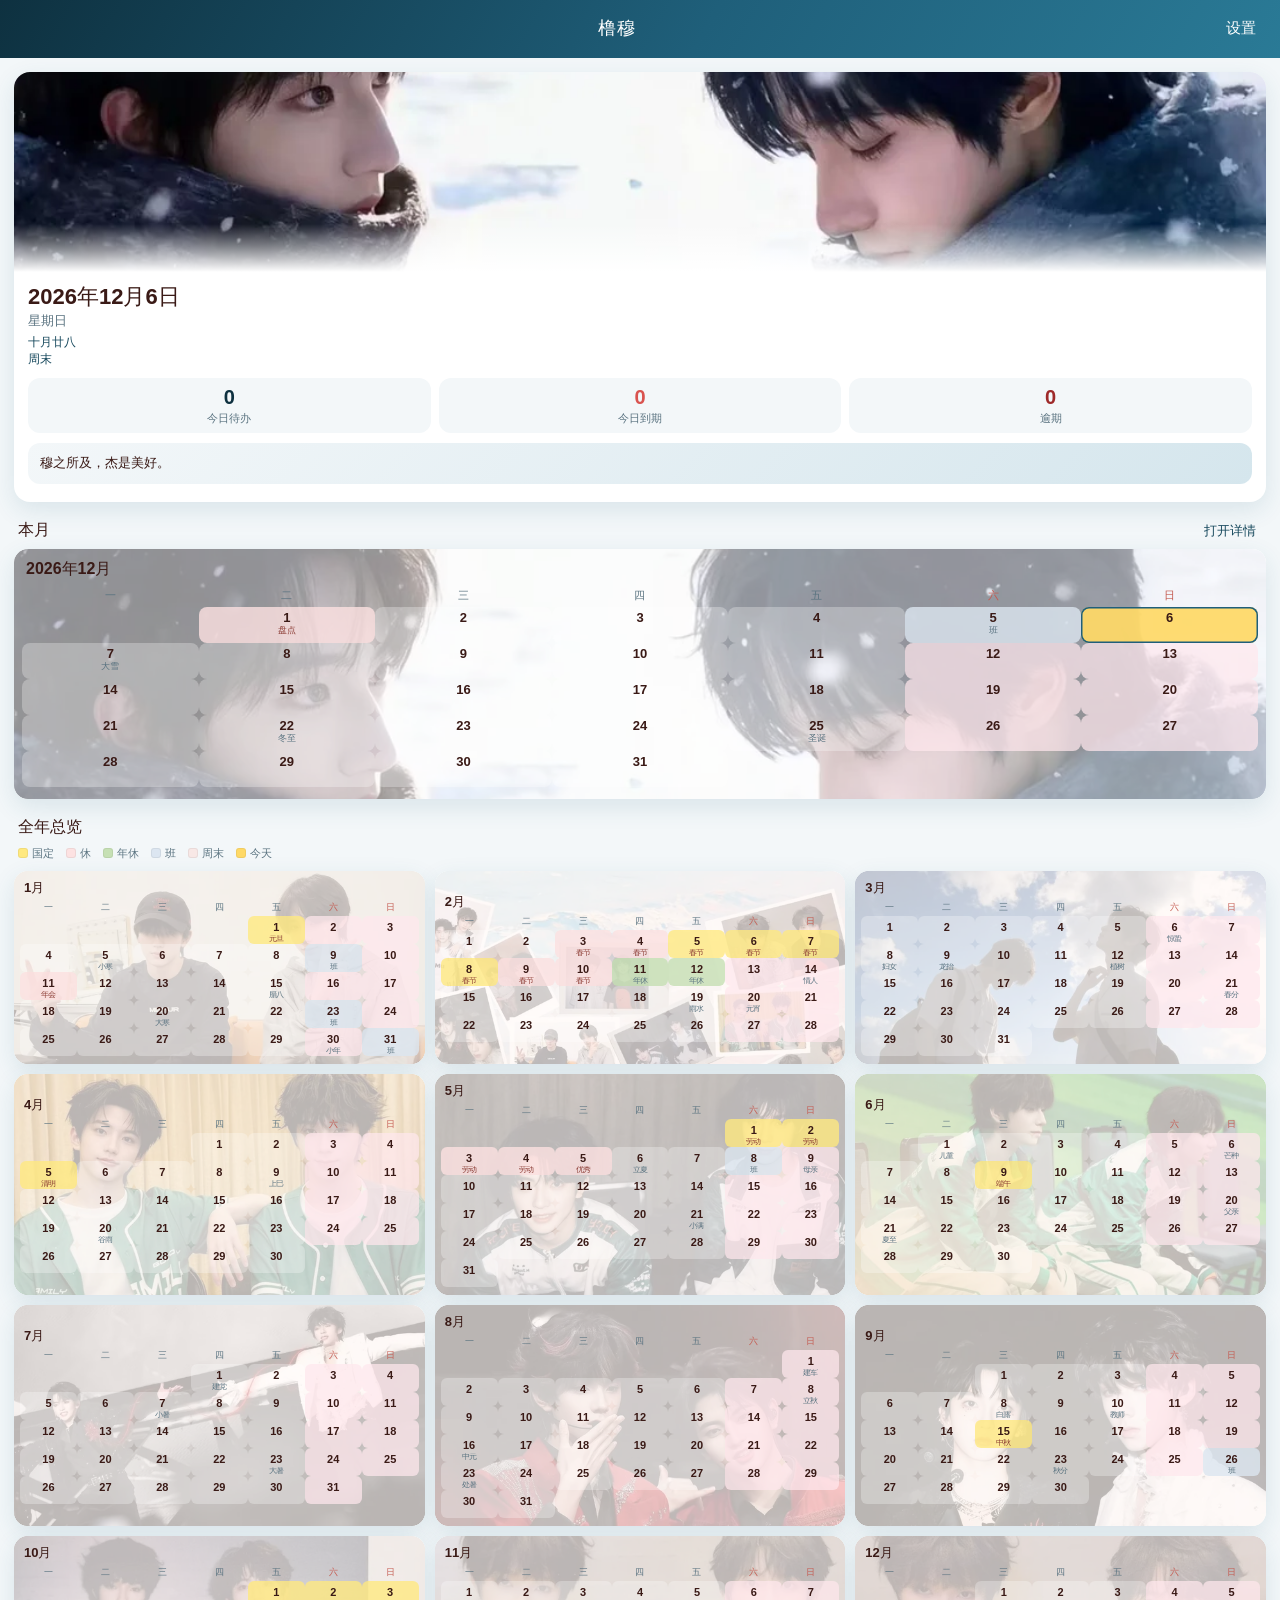
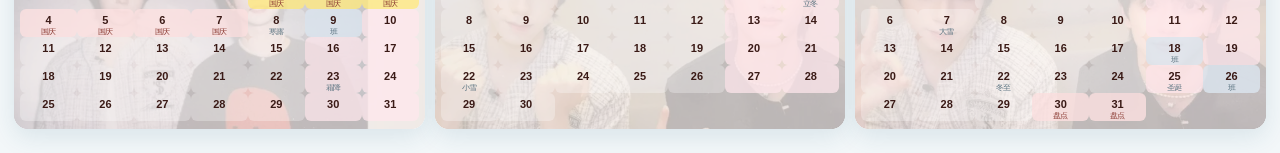
==== index.html @ e028d08c "Add 橹穆 calendar PWA with photos and a fast first load. Personal calendar at /calendar-lm, independen" ====
<!DOCTYPE html>
<html lang="zh-CN">
<head>
  <meta charset="UTF-8">
  <meta name="viewport" content="width=device-width, initial-scale=1, viewport-fit=cover">
  <meta name="apple-mobile-web-app-capable" content="yes">
  <meta name="mobile-web-app-capable" content="yes">
  <meta name="apple-mobile-web-app-status-bar-style" content="black-translucent">
  <meta name="apple-mobile-web-app-title" content="橹穆">
  <meta name="theme-color" content="#1F5F7A">
  <meta name="format-detection" content="telephone=no">
  <meta name="description" content="橹穆：全年总览、农历节气、行事历休班与待办。">
  <title>橹穆</title>
  <link rel="manifest" href="./manifest.webmanifest">
  <link rel="apple-touch-icon" href="./icons/apple-touch-icon.png">
  <link rel="icon" href="./icons/favicon.ico" sizes="any">
  <link rel="icon" type="image/png" sizes="32x32" href="./icons/favicon-32.png">
  <link rel="icon" type="image/webp" sizes="192x192" href="./icons/icon-192.webp">
  <link rel="stylesheet" href="./css/app.css">
</head>
<body>
  <div id="app"><div class="boot">正在打开日历…</div></div>
  <script src="./js/app.js" defer></script>
</body>
</html>
---- css/app.css ----
/* 橹穆 — lake-teal theme, mobile-first */
:root {
  --peach: #1F5F7A;
  --coral: #1F5F7A;
  --coral-dark: #16485C;
  --coral-deep: #0E3140;
  --bg: #F3F7F9;
  --card: #ffffff;
  --text: #3A1A16;
  --muted: #5A7380;
  --line: #D4E0E6;
  --国定: #FFE97F;
  --休: #FDE2E2;
  --年休: #C6E0B4;
  --班: #DCE6F1;
  --今天: #FFD966;
  --周末: #F8E8E6;
  --high: #D9534F;
  --mid: #E89A3C;
  --low: #9A908C;
  --ok: #3D7A3D;
  --shadow: 0 8px 24px rgba(31, 95, 122, 0.12);
  --safe-top: env(safe-area-inset-top, 0px);
  --safe-bottom: env(safe-area-inset-bottom, 0px);
  --safe-left: env(safe-area-inset-left, 0px);
  --safe-right: env(safe-area-inset-right, 0px);
  --radius: 16px;
  font-synthesis: none;
}

* { box-sizing: border-box; -webkit-tap-highlight-color: transparent; }
html, body { margin: 0; padding: 0; background: var(--bg); color: var(--text);
  font-family: -apple-system, BlinkMacSystemFont, "PingFang SC", "Hiragino Sans GB",
    "Noto Sans SC", "Microsoft YaHei", sans-serif;
  min-height: 100%; }
body { padding: 0; }
button, input, select, textarea {
  font: inherit; color: inherit;
}
button { cursor: pointer; border: 0; background: none; }
a { color: var(--coral-dark); }

.boot {
  min-height: 100vh;
  display: flex; align-items: center; justify-content: center;
  color: var(--muted); letter-spacing: 0.08em;
}

.app {
  min-height: 100vh;
  min-height: 100dvh;
  padding-left: var(--safe-left);
  padding-right: var(--safe-right);
}

/* ===== Header ===== */
.topbar {
  position: sticky; top: 0; z-index: 20;
  background: linear-gradient(120deg, #0E3140 0%, #1F5F7A 55%, #2A7A96 100%);
  color: #fff;
  padding: calc(var(--safe-top) + 10px) 16px 12px;
  display: flex; align-items: center; justify-content: space-between;
  gap: 8px;
}
.topbar h1 {
  margin: 0; font-size: 18px; font-weight: 700; letter-spacing: 0.04em;
}
.topbar .btn-icon, .topbar .btn-text {
  color: #fff;
  min-width: 36px; min-height: 36px;
  display: inline-flex; align-items: center; justify-content: center;
  border-radius: 10px;
  font-size: 15px; font-weight: 600;
}
.topbar .btn-text { padding: 0 8px; }
.topbar .btn-icon:active, .topbar .btn-text:active { background: rgba(255,255,255,0.15); }
.topbar .mid {
  display: flex; align-items: center; gap: 10px;
  font-size: 17px; font-weight: 700;
}
.topbar .mid .nav { font-size: 20px; width: 36px; }

.page { padding: 14px 14px calc(24px + var(--safe-bottom)); }

/* ===== Today panel ===== */
.today-card {
  background: var(--card);
  border-radius: var(--radius);
  box-shadow: var(--shadow);
  padding: 0 0 12px;
  display: grid;
  grid-template-columns: 1fr;
  gap: 0;
  overflow: hidden;
}
.today-card .hero {
  position: relative;
  width: 100%;
  height: 200px;
  overflow: hidden;
  background: #2A1830;
}
.today-card .hero img {
  width: 100%;
  height: 100%;
  object-fit: cover;
  object-position: center;
  display: block;
}
.today-card .hero .fade {
  position: absolute;
  left: 0; right: 0; bottom: 0;
  height: 48px;
  background: linear-gradient(transparent, #fff);
  pointer-events: none;
}
.today-card .credit-line {
  padding: 6px 14px 0;
  font-size: 10px;
  color: var(--muted);
  line-height: 1.4;
}
.today-card .body {
  padding: 12px 14px 6px;
  display: grid;
  gap: 10px;
}
.today-card .when .date {
  font-size: 22px; font-weight: 700; line-height: 1.2;
}
.today-card .when .week {
  color: var(--muted); font-size: 13px; margin-top: 2px;
}
.today-card .when .lunar {
  color: var(--coral-dark); font-size: 12px; margin-top: 4px;
}
.stats {
  grid-column: 1 / -1;
  display: grid;
  grid-template-columns: repeat(3, 1fr);
  gap: 8px;
}
.stat {
  background: var(--bg);
  border-radius: 12px;
  text-align: center;
  padding: 8px 4px 7px;
}
.stat b { display: block; font-size: 20px; font-weight: 700; color: var(--coral-deep); line-height: 1.1; }
.stat.due b { color: var(--high); }
.stat.overdue b { color: #9E2A2A; }
.stat span { font-size: 11px; color: var(--muted); }
.quote {
  grid-column: 1 / -1;
  background: linear-gradient(135deg, #F3F7F9, #D5E6ED);
  border-radius: 12px;
  padding: 10px 12px;
  font-size: 13px;
  line-height: 1.55;
  color: #3A1A16;
}
.quote em { font-style: normal; color: var(--muted); font-size: 12px; }
.actions {
  grid-column: 1 / -1;
  display: flex; gap: 8px; flex-wrap: wrap;
}
.btn-primary, .btn-ghost, .btn-danger {
  flex: 1 1 auto;
  text-align: center;
  text-decoration: none;
  border-radius: 12px;
  padding: 10px 12px;
  font-size: 14px;
  font-weight: 600;
}
.btn-primary { background: var(--coral); color: #fff; }
.btn-primary:active { background: var(--coral-dark); }
.btn-ghost { background: #fff; color: var(--coral-dark); border: 1px solid #C4D8E0; }
.btn-danger { background: #FDE2E2; color: #9E2A2A; }

.hint {
  margin: 10px 0 0;
  font-size: 12px;
  color: var(--muted);
  line-height: 1.5;
}
.hint strong { color: var(--coral-dark); font-weight: 600; }
.settings .hint { margin-top: 12px; }

.sec-title {
  margin: 18px 4px 8px;
  display: flex; align-items: baseline; justify-content: space-between;
  font-size: 16px; font-weight: 700;
}
.sec-title a, .sec-title button { font-size: 13px; font-weight: 600; color: var(--coral-dark); }

/* ===== Legend ===== */
.legend {
  display: flex; flex-wrap: wrap; gap: 8px 12px;
  padding: 0 4px 10px;
  font-size: 11px; color: var(--muted);
}
.legend i {
  display: inline-block; width: 10px; height: 10px; border-radius: 3px;
  margin-right: 4px; vertical-align: -1px;
  border: 1px solid rgba(0,0,0,0.06);
}

/* ===== Year grid ===== */
.year-grid {
  display: grid;
  grid-template-columns: 1fr 1fr;
  gap: 10px;
}
@media (min-width: 720px) {
  .year-grid { grid-template-columns: 1fr 1fr 1fr; }
}
.mini {
  background: var(--card);
  border-radius: 14px;
  padding: 8px 6px 8px;
  box-shadow: var(--shadow);
  text-align: left;
  color: inherit;
  width: 100%;
}
.mini:active { transform: scale(0.985); }
.mini .mtitle {
  font-size: 13px; font-weight: 700;
  padding: 0 4px 4px;
  display: flex; justify-content: space-between; align-items: baseline;
}
.mini .mtitle em { font-style: normal; font-weight: 500; font-size: 10px; color: var(--muted); }
.dow, .days {
  display: grid;
  grid-template-columns: repeat(7, 1fr);
  text-align: center;
}
.dow { font-size: 9px; color: var(--muted); padding-bottom: 2px; }
.dow span:nth-child(6), .dow span:nth-child(7),
.month-dow span:nth-child(6), .month-dow span:nth-child(7) { color: #C45A50; }
.mini .cell {
  min-height: 28px;
  border-radius: 6px;
  padding: 1px 0 0;
  position: relative;
}
.mini .cell .n { font-size: 11px; font-weight: 600; line-height: 1.15; }
.mini .cell .lab {
  display: block;
  font-size: 8px;
  line-height: 1.1;
  color: var(--muted);
  transform: scale(0.95);
  white-space: nowrap;
  overflow: hidden;
  text-overflow: clip;
}
.mini .cell.is-muted { opacity: 0; pointer-events: none; }
.mini .cell.has-item::after {
  content: "";
  display: block; width: 4px; height: 4px; border-radius: 50%;
  background: var(--coral); margin: 1px auto 0;
}
.mini .cell.kind-国定 { background: var(--国定); }
.mini .cell.kind-休 { background: var(--休); }
.mini .cell.kind-年休 { background: var(--年休); }
.mini .cell.kind-班 { background: var(--班); }
.mini .cell.kind-周末 { background: var(--周末); }
.mini .cell.is-today {
  box-shadow: inset 0 0 0 1.5px var(--coral);
  background: var(--今天);
}
.mini .cell.kind-休 .lab,
.mini .cell.kind-国定 .lab { color: #8A3A32; }

/* ===== Month view ===== */
.month-wrap { touch-action: pan-y; }
.month-dow {
  display: grid;
  grid-template-columns: repeat(7, 1fr);
  text-align: center;
  font-size: 12px;
  color: var(--muted);
  font-weight: 600;
  padding: 4px 0 6px;
}
.month-grid {
  display: grid;
  grid-template-columns: repeat(7, 1fr);
  gap: 4px;
  background: transparent;
}
.mcell {
  background: var(--card);
  border-radius: 10px;
  min-height: 78px;
  padding: 4px 3px 3px;
  text-align: left;
  color: inherit;
  display: flex; flex-direction: column;
  gap: 1px;
  box-shadow: 0 1px 0 rgba(158, 63, 46, 0.04);
  overflow: hidden;
}
.mcell.is-muted { visibility: hidden; }
.mcell .hd {
  display: flex; align-items: center; justify-content: space-between;
  gap: 2px;
}
.mcell .n { font-size: 13px; font-weight: 700; }
.badge {
  font-size: 9px; font-weight: 700;
  padding: 0 3px; border-radius: 4px; line-height: 1.4;
}
.badge-休, .badge-国定 { background: #F5C6C2; color: #8A2A22; }
.badge-年休 { background: #C6E0B4; color: #2E5E2E; }
.badge-班 { background: #B9CDE0; color: #1F4A73; }
.mcell .lab {
  font-size: 9px; color: var(--coral-deep);
  line-height: 1.2;
  white-space: nowrap; overflow: hidden; text-overflow: ellipsis;
}
.mcell .lab.lunar { color: var(--muted); font-weight: 400; }
.mcell .it {
  font-size: 9px; line-height: 1.25;
  white-space: nowrap; overflow: hidden; text-overflow: ellipsis;
  border-radius: 3px; padding: 0 2px;
}
.mcell .it.imp-高 { color: var(--high); font-weight: 700; }
.mcell .it.imp-中 { color: var(--mid); font-weight: 600; }
.mcell .it.imp-低 { color: var(--low); }
.mcell .it.done { color: var(--low); text-decoration: line-through; }
.mcell .more { font-size: 9px; color: var(--muted); }
.mcell.kind-国定 { background: #FFF6C8; }
.mcell.kind-休 { background: #FDECEC; }
.mcell.kind-年休 { background: #E7F5DC; }
.mcell.kind-班 { background: #E8F0F8; }
.mcell.kind-周末 { background: #FDF0EC; }
.mcell.is-today { box-shadow: inset 0 0 0 2px var(--coral); background: #FFF3C2; }

/* ===== Day sheet ===== */
.backdrop {
  position: fixed; inset: 0; z-index: 40;
  background: rgba(58, 26, 22, 0.45);
  display: flex; align-items: flex-end; justify-content: center;
}
.sheet {
  background: var(--bg);
  width: 100%;
  max-width: 640px;
  max-height: min(92vh, 920px);
  border-radius: 20px 20px 0 0;
  padding: 8px 16px calc(16px + var(--safe-bottom));
  overflow: auto;
  -webkit-overflow-scrolling: touch;
  animation: rise 0.22s ease-out;
}
@keyframes rise {
  from { transform: translateY(24px); opacity: 0.6; }
  to { transform: none; opacity: 1; }
}
.grab {
  width: 40px; height: 4px; border-radius: 2px;
  background: #D4A8A0; margin: 4px auto 8px;
}
.sheet h2 { margin: 0 0 4px; font-size: 20px; }
.sheet .meta { font-size: 13px; color: var(--muted); margin-bottom: 4px; line-height: 1.5; }
.pill {
  display: inline-block;
  font-size: 12px; font-weight: 700;
  padding: 2px 8px; border-radius: 999px;
  margin: 4px 6px 10px 0;
}
.pill-国定 { background: var(--国定); }
.pill-休 { background: var(--休); color: #8A2A22; }
.pill-年休 { background: var(--年休); color: #2E5E2E; }
.pill-班 { background: var(--班); color: #1F4A73; }
.pill-周末 { background: var(--周末); }
.item-card {
  background: var(--card);
  border-radius: 14px;
  padding: 10px 12px;
  margin-bottom: 8px;
  box-shadow: var(--shadow);
}
.item-card .ttl { font-size: 15px; font-weight: 700; }
.item-card .ttl.done { color: var(--low); text-decoration: line-through; font-weight: 600; }
.item-card .sub { font-size: 12px; color: var(--muted); margin-top: 2px; }
.item-card .row-btns { display: flex; gap: 8px; margin-top: 8px; }
.item-card .row-btns button {
  font-size: 13px; font-weight: 600;
  padding: 6px 10px; border-radius: 8px;
  background: var(--bg);
}
.tag-高 { color: var(--high); font-weight: 700; }
.tag-中 { color: var(--mid); font-weight: 700; }
.tag-低 { color: var(--low); font-weight: 700; }

.form { display: flex; flex-direction: column; gap: 8px; margin-top: 8px; }
.form label { font-size: 12px; color: var(--muted); display: flex; flex-direction: column; gap: 4px; }
.form input, .form select, .form textarea {
  background: #fff;
  border: 1px solid var(--line);
  border-radius: 10px;
  padding: 10px 12px;
  font-size: 16px; /* avoid iOS zoom */
}
.form textarea { min-height: 72px; resize: vertical; }
.form .pair { display: grid; grid-template-columns: 1fr 1fr; gap: 8px; }
.empty { color: var(--muted); font-size: 13px; padding: 8px 0 12px; }

/* settings */
.settings .block {
  background: var(--card);
  border-radius: var(--radius);
  padding: 14px;
  margin-bottom: 10px;
  box-shadow: var(--shadow);
}
.settings h3 { margin: 0 0 8px; font-size: 15px; }
.settings p { margin: 0 0 8px; font-size: 13px; color: var(--muted); line-height: 1.55; }
.settings ul { margin: 0; padding-left: 1.2em; font-size: 13px; color: var(--muted); line-height: 1.55; }
.toast {
  position: fixed; left: 50%; bottom: calc(24px + var(--safe-bottom));
  transform: translateX(-50%);
  background: #3A1A16; color: #fff;
  padding: 8px 14px; border-radius: 999px;
  font-size: 13px; z-index: 80;
  animation: rise 0.2s ease-out;
}

.err {
  padding: 40px 20px;
  text-align: center;
  color: var(--muted);
}

/* 本月 featured mini calendar */
.this-month {
  margin: 0 0 6px;
}
.this-month .mini {
  padding: 10px 8px 12px;
}
.this-month .mini .mtitle {
  font-size: 16px;
  padding: 0 4px 8px;
}
.this-month .dow { font-size: 11px; padding-bottom: 4px; }
.this-month .mini .cell { min-height: 36px; border-radius: 8px; }
.this-month .mini .cell .n { font-size: 13px; }
.this-month .mini .cell .lab { font-size: 9px; transform: none; }

/* ===== Month card concert photo backgrounds ===== */
/* Restored to the original pre-426ad65 washes, then eased ~5% so a little color shows through. */
.mini.has-photo,
.month-wrap.has-photo {
  position: relative;
  overflow: hidden;
  background-color: #fff;
}
.mini.has-photo > img.photo-bg,
.month-wrap.has-photo > img.photo-bg {
  position: absolute;
  inset: 0;
  width: 100%;
  height: 100%;
  object-fit: cover;
  z-index: 0;
  pointer-events: none;
  border: 0;
  border-radius: inherit;
}
.mini.has-photo::before,
.month-wrap.has-photo::before {
  content: "";
  position: absolute;
  inset: 0;
  background: rgba(255, 255, 255, 0.67);
  pointer-events: none;
  z-index: 1;
}
.mini.has-photo > *:not(.photo-bg),
.month-wrap.has-photo > *:not(.photo-bg) {
  position: relative;
  z-index: 2;
}
/* 全年总览小卡：白膜稍厚，日期更清楚 */
.year-grid .mini.has-photo::before {
  background: rgba(255, 248, 246, 0.73);
}
/* 本月大卡：照片更透一点 */
.this-month .mini.has-photo::before {
  background: rgba(255, 255, 255, 0.57);
}
.mini.has-photo .cell {
  background: rgba(255, 255, 255, 0.28);
}
.mini.has-photo .cell.kind-国定 { background: rgba(255, 233, 127, 0.78); }
.mini.has-photo .cell.kind-休 { background: rgba(253, 226, 226, 0.80); }
.mini.has-photo .cell.kind-年休 { background: rgba(198, 224, 180, 0.80); }
.mini.has-photo .cell.kind-班 { background: rgba(220, 230, 241, 0.80); }
.mini.has-photo .cell.kind-周末 { background: rgba(255, 232, 238, 0.72); }
.mini.has-photo .cell.is-today {
  background: rgba(255, 217, 102, 0.92);
  box-shadow: inset 0 0 0 1.5px var(--coral);
}

.month-wrap.has-photo {
  border-radius: var(--radius);
  padding: 10px 8px 12px;
  box-shadow: var(--shadow);
}
.month-wrap.has-photo::before {
  background: rgba(255, 255, 255, 0.61);
}
.month-wrap.has-photo .mcell {
  background: rgba(255, 255, 255, 0.42);
  box-shadow: 0 1px 0 rgba(190, 78, 104, 0.06);
}
.month-wrap.has-photo .mcell.kind-国定 { background: rgba(255, 246, 200, 0.82); }
.month-wrap.has-photo .mcell.kind-休 { background: rgba(253, 236, 236, 0.84); }
.month-wrap.has-photo .mcell.kind-年休 { background: rgba(231, 245, 220, 0.84); }
.month-wrap.has-photo .mcell.kind-班 { background: rgba(232, 240, 248, 0.84); }
.month-wrap.has-photo .mcell.kind-周末 { background: rgba(255, 232, 238, 0.76); }
.month-wrap.has-photo .mcell.is-today {
  background: rgba(255, 243, 194, 0.94);
  box-shadow: inset 0 0 0 2px var(--coral);
}

.month-photo-credit {
  margin: 6px 4px 0;
  font-size: 10px;
  color: var(--muted);
  line-height: 1.4;
}
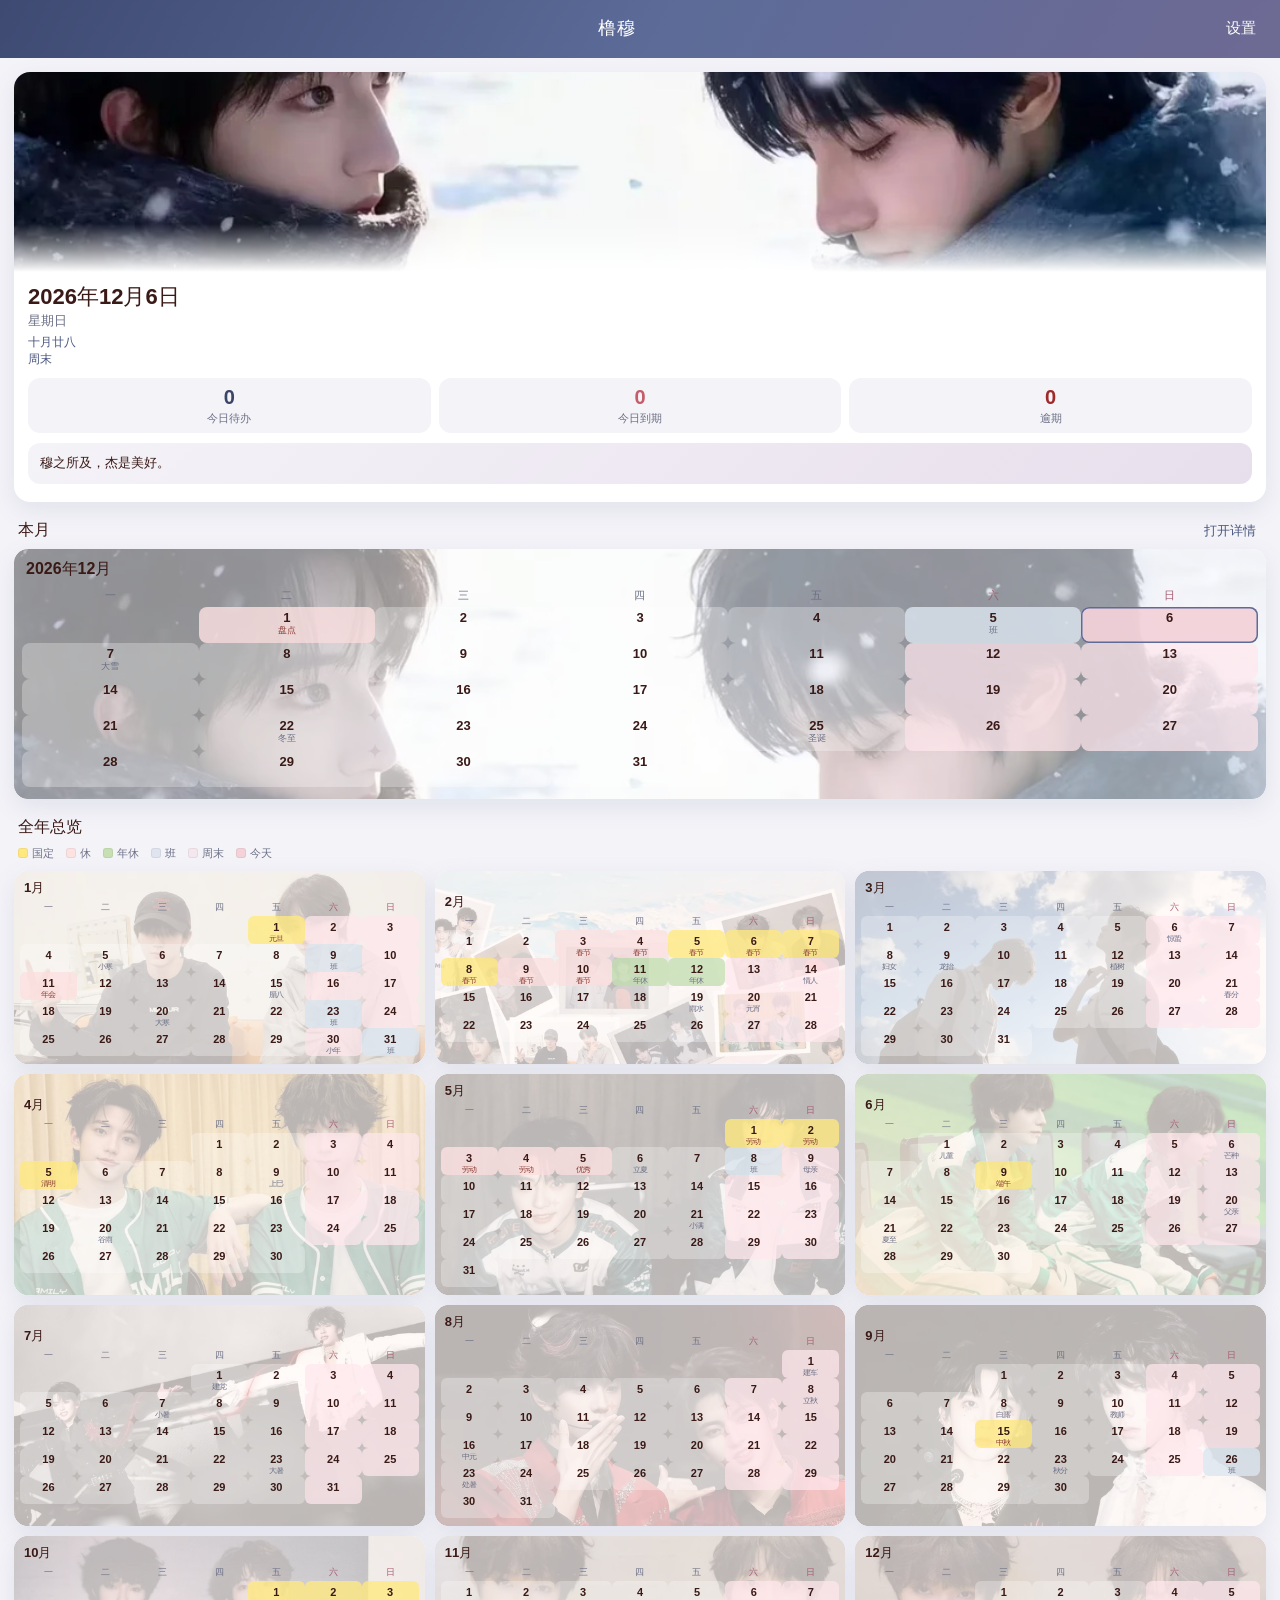
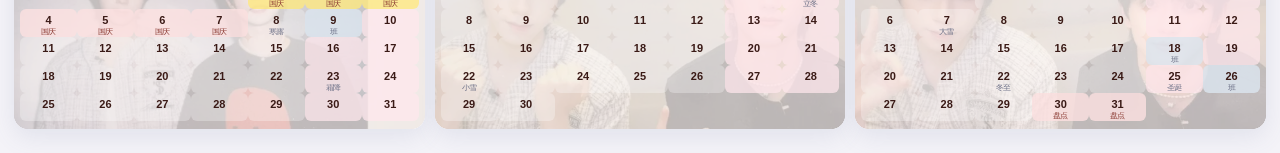
==== commit f64dac97: "Switch the 橹穆 theme from lake teal to a soft blue-pink. Misty periwinkle is the main color, with dus" ====
--- a/index.html
+++ b/index.html
@@ -7,7 +7,7 @@
   <meta name="mobile-web-app-capable" content="yes">
   <meta name="apple-mobile-web-app-status-bar-style" content="black-translucent">
   <meta name="apple-mobile-web-app-title" content="橹穆">
-  <meta name="theme-color" content="#1F5F7A">
+  <meta name="theme-color" content="#5C6B98">
   <meta name="format-detection" content="telephone=no">
   <meta name="description" content="橹穆：全年总览、农历节气、行事历休班与待办。">
   <title>橹穆</title>
--- a/css/app.css
+++ b/css/app.css
@@ -1,25 +1,25 @@
-/* 橹穆 — lake-teal theme, mobile-first */
+/* 橹穆 — 蓝粉 theme, mobile-first */
 :root {
-  --peach: #1F5F7A;
-  --coral: #1F5F7A;
-  --coral-dark: #16485C;
-  --coral-deep: #0E3140;
-  --bg: #F3F7F9;
+  --peach: #C9A3B5;
+  --coral: #5C6B98;
+  --coral-dark: #4A5780;
+  --coral-deep: #3A4568;
+  --bg: #F4F3F8;
   --card: #ffffff;
   --text: #3A1A16;
-  --muted: #5A7380;
-  --line: #D4E0E6;
+  --muted: #6B6F86;
+  --line: #E2DDE8;
   --国定: #FFE97F;
   --休: #FDE2E2;
   --年休: #C6E0B4;
-  --班: #DCE6F1;
-  --今天: #FFD966;
-  --周末: #F8E8E6;
-  --high: #D9534F;
+  --班: #E0E4F0;
+  --今天: #F4D2DA;
+  --周末: #F4E8EE;
+  --high: #C45C6A;
   --mid: #E89A3C;
   --low: #9A908C;
   --ok: #3D7A3D;
-  --shadow: 0 8px 24px rgba(31, 95, 122, 0.12);
+  --shadow: 0 8px 24px rgba(92, 107, 152, 0.12);
   --safe-top: env(safe-area-inset-top, 0px);
   --safe-bottom: env(safe-area-inset-bottom, 0px);
   --safe-left: env(safe-area-inset-left, 0px);
@@ -56,7 +56,7 @@
 /* ===== Header ===== */
 .topbar {
   position: sticky; top: 0; z-index: 20;
-  background: linear-gradient(120deg, #0E3140 0%, #1F5F7A 55%, #2A7A96 100%);
+  background: linear-gradient(120deg, #3E4A72 0%, #5C6B98 52%, #6E6A94 100%);
   color: #fff;
   padding: calc(var(--safe-top) + 10px) 16px 12px;
   display: flex; align-items: center; justify-content: space-between;
@@ -98,7 +98,7 @@
   width: 100%;
   height: 200px;
   overflow: hidden;
-  background: #2A1830;
+  background: #2A2838;
 }
 .today-card .hero img {
   width: 100%;
@@ -152,7 +152,7 @@
 .stat span { font-size: 11px; color: var(--muted); }
 .quote {
   grid-column: 1 / -1;
-  background: linear-gradient(135deg, #F3F7F9, #D5E6ED);
+  background: linear-gradient(135deg, #F4F3F8, #E8DFEC);
   border-radius: 12px;
   padding: 10px 12px;
   font-size: 13px;
@@ -175,7 +175,7 @@
 }
 .btn-primary { background: var(--coral); color: #fff; }
 .btn-primary:active { background: var(--coral-dark); }
-.btn-ghost { background: #fff; color: var(--coral-dark); border: 1px solid #C4D8E0; }
+.btn-ghost { background: #fff; color: var(--coral-dark); border: 1px solid #D4CEE0; }
 .btn-danger { background: #FDE2E2; color: #9E2A2A; }
 
 .hint {
@@ -238,7 +238,7 @@
 }
 .dow { font-size: 9px; color: var(--muted); padding-bottom: 2px; }
 .dow span:nth-child(6), .dow span:nth-child(7),
-.month-dow span:nth-child(6), .month-dow span:nth-child(7) { color: #C45A50; }
+.month-dow span:nth-child(6), .month-dow span:nth-child(7) { color: #A85A70; }
 .mini .cell {
   min-height: 28px;
   border-radius: 6px;
@@ -300,7 +300,7 @@
   color: inherit;
   display: flex; flex-direction: column;
   gap: 1px;
-  box-shadow: 0 1px 0 rgba(158, 63, 46, 0.04);
+  box-shadow: 0 1px 0 rgba(92, 107, 152, 0.06);
   overflow: hidden;
 }
 .mcell.is-muted { visibility: hidden; }
@@ -315,7 +315,7 @@
 }
 .badge-休, .badge-国定 { background: #F5C6C2; color: #8A2A22; }
 .badge-年休 { background: #C6E0B4; color: #2E5E2E; }
-.badge-班 { background: #B9CDE0; color: #1F4A73; }
+.badge-班 { background: #C9CEDF; color: #3A4568; }
 .mcell .lab {
   font-size: 9px; color: var(--coral-deep);
   line-height: 1.2;
@@ -335,14 +335,14 @@
 .mcell.kind-国定 { background: #FFF6C8; }
 .mcell.kind-休 { background: #FDECEC; }
 .mcell.kind-年休 { background: #E7F5DC; }
-.mcell.kind-班 { background: #E8F0F8; }
-.mcell.kind-周末 { background: #FDF0EC; }
-.mcell.is-today { box-shadow: inset 0 0 0 2px var(--coral); background: #FFF3C2; }
+.mcell.kind-班 { background: #E8EAF4; }
+.mcell.kind-周末 { background: #F8EAF0; }
+.mcell.is-today { box-shadow: inset 0 0 0 2px var(--coral); background: #F8E4EA; }
 
 /* ===== Day sheet ===== */
 .backdrop {
   position: fixed; inset: 0; z-index: 40;
-  background: rgba(58, 26, 22, 0.45);
+  background: rgba(58, 54, 80, 0.45);
   display: flex; align-items: flex-end; justify-content: center;
 }
 .sheet {
@@ -362,7 +362,7 @@
 }
 .grab {
   width: 40px; height: 4px; border-radius: 2px;
-  background: #D4A8A0; margin: 4px auto 8px;
+  background: #C9B0C0; margin: 4px auto 8px;
 }
 .sheet h2 { margin: 0 0 4px; font-size: 20px; }
 .sheet .meta { font-size: 13px; color: var(--muted); margin-bottom: 4px; line-height: 1.5; }
@@ -375,7 +375,7 @@
 .pill-国定 { background: var(--国定); }
 .pill-休 { background: var(--休); color: #8A2A22; }
 .pill-年休 { background: var(--年休); color: #2E5E2E; }
-.pill-班 { background: var(--班); color: #1F4A73; }
+.pill-班 { background: var(--班); color: #3A4568; }
 .pill-周末 { background: var(--周末); }
 .item-card {
   background: var(--card);
@@ -503,7 +503,7 @@
 .mini.has-photo .cell.kind-班 { background: rgba(220, 230, 241, 0.80); }
 .mini.has-photo .cell.kind-周末 { background: rgba(255, 232, 238, 0.72); }
 .mini.has-photo .cell.is-today {
-  background: rgba(255, 217, 102, 0.92);
+  background: rgba(244, 210, 218, 0.92);
   box-shadow: inset 0 0 0 1.5px var(--coral);
 }
 
@@ -517,7 +517,7 @@
 }
 .month-wrap.has-photo .mcell {
   background: rgba(255, 255, 255, 0.42);
-  box-shadow: 0 1px 0 rgba(190, 78, 104, 0.06);
+  box-shadow: 0 1px 0 rgba(92, 107, 152, 0.06);
 }
 .month-wrap.has-photo .mcell.kind-国定 { background: rgba(255, 246, 200, 0.82); }
 .month-wrap.has-photo .mcell.kind-休 { background: rgba(253, 236, 236, 0.84); }
@@ -525,7 +525,7 @@
 .month-wrap.has-photo .mcell.kind-班 { background: rgba(232, 240, 248, 0.84); }
 .month-wrap.has-photo .mcell.kind-周末 { background: rgba(255, 232, 238, 0.76); }
 .month-wrap.has-photo .mcell.is-today {
-  background: rgba(255, 243, 194, 0.94);
+  background: rgba(248, 228, 234, 0.94);
   box-shadow: inset 0 0 0 2px var(--coral);
 }
 
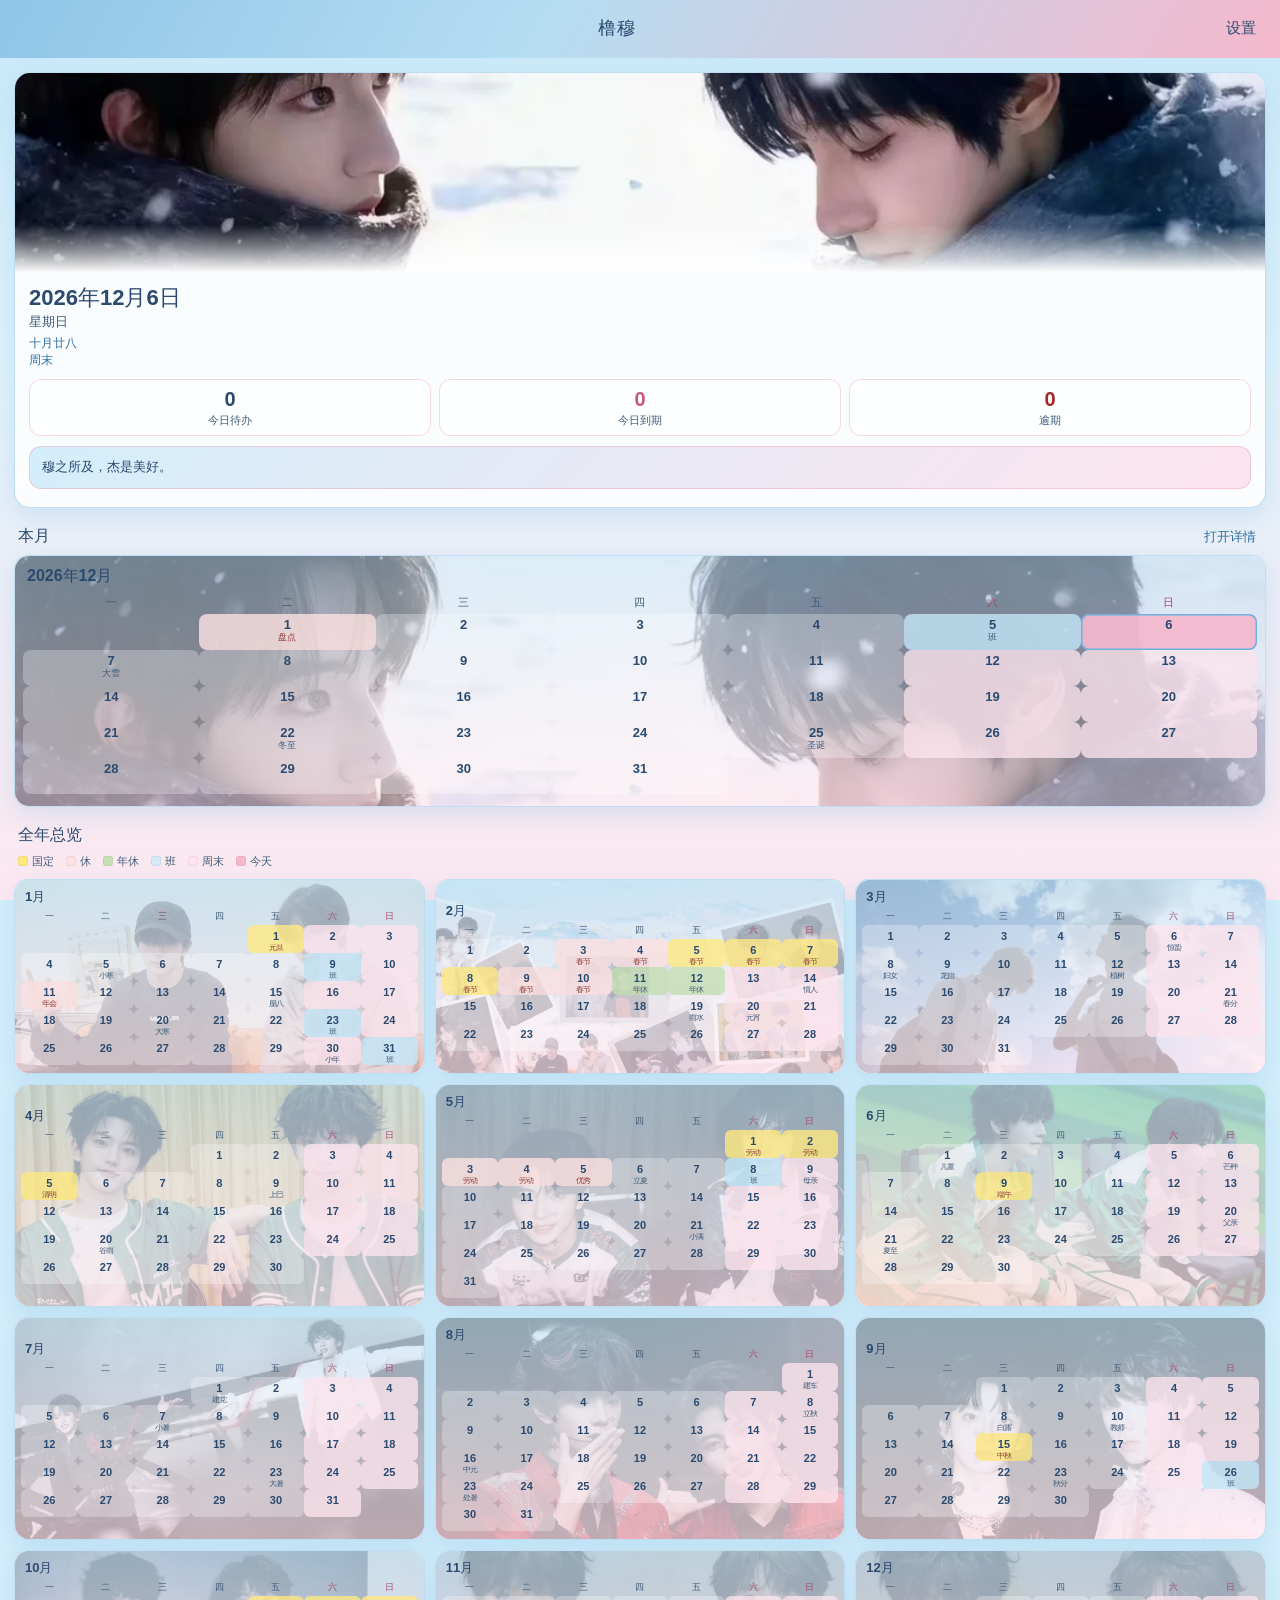
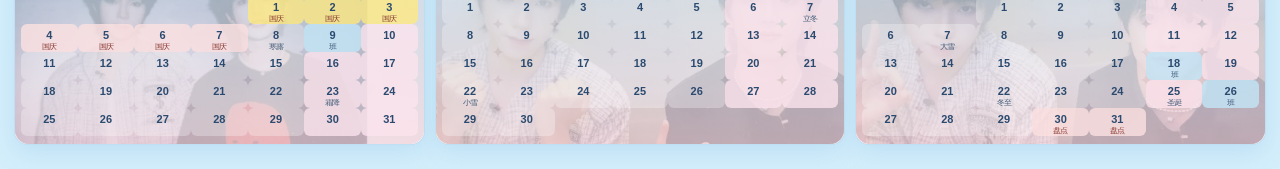
==== commit 32531363: "Make the 橹穆 theme a clear sky-blue and baby-pink. Brighten the palette so the whole app reads as blu" ====
--- a/index.html
+++ b/index.html
@@ -7,7 +7,7 @@
   <meta name="mobile-web-app-capable" content="yes">
   <meta name="apple-mobile-web-app-status-bar-style" content="black-translucent">
   <meta name="apple-mobile-web-app-title" content="橹穆">
-  <meta name="theme-color" content="#5C6B98">
+  <meta name="theme-color" content="#6FB1E0">
   <meta name="format-detection" content="telephone=no">
   <meta name="description" content="橹穆：全年总览、农历节气、行事历休班与待办。">
   <title>橹穆</title>
--- a/css/app.css
+++ b/css/app.css
@@ -1,25 +1,26 @@
 /* 橹穆 — 蓝粉 theme, mobile-first */
 :root {
-  --peach: #C9A3B5;
-  --coral: #5C6B98;
-  --coral-dark: #4A5780;
-  --coral-deep: #3A4568;
-  --bg: #F4F3F8;
-  --card: #ffffff;
-  --text: #3A1A16;
-  --muted: #6B6F86;
-  --line: #E2DDE8;
+  --peach: #F29BB8;
+  --coral: #6FB1E0;
+  --coral-dark: #2F6FA0;
+  --coral-deep: #2B4A6F;
+  --bg: #D4EEFB;
+  --card: rgba(255, 255, 255, 0.82);
+  --card-border: rgba(142, 197, 232, 0.55);
+  --text: #2B4A6F;
+  --muted: #3E5A78;
+  --line: #A9D4EA;
   --国定: #FFE97F;
   --休: #FDE2E2;
   --年休: #C6E0B4;
-  --班: #E0E4F0;
-  --今天: #F4D2DA;
-  --周末: #F4E8EE;
-  --high: #C45C6A;
+  --班: #D4EAF8;
+  --今天: #F5B8CC;
+  --周末: #FDE4EE;
+  --high: #C45A78;
   --mid: #E89A3C;
-  --low: #9A908C;
+  --low: #7A8490;
   --ok: #3D7A3D;
-  --shadow: 0 8px 24px rgba(92, 107, 152, 0.12);
+  --shadow: 0 8px 24px rgba(111, 177, 224, 0.22);
   --safe-top: env(safe-area-inset-top, 0px);
   --safe-bottom: env(safe-area-inset-bottom, 0px);
   --safe-left: env(safe-area-inset-left, 0px);
@@ -29,7 +30,10 @@
 }
 
 * { box-sizing: border-box; -webkit-tap-highlight-color: transparent; }
-html, body { margin: 0; padding: 0; background: var(--bg); color: var(--text);
+html, body { margin: 0; padding: 0; color: var(--text);
+  background-color: var(--bg);
+  background-image: linear-gradient(180deg, #C8E8F8 0%, #E0F2FB 42%, #FDE8F0 100%);
+  background-attachment: fixed;
   font-family: -apple-system, BlinkMacSystemFont, "PingFang SC", "Hiragino Sans GB",
     "Noto Sans SC", "Microsoft YaHei", sans-serif;
   min-height: 100%; }
@@ -56,8 +60,8 @@
 /* ===== Header ===== */
 .topbar {
   position: sticky; top: 0; z-index: 20;
-  background: linear-gradient(120deg, #3E4A72 0%, #5C6B98 52%, #6E6A94 100%);
-  color: #fff;
+  background: linear-gradient(120deg, #8EC5E8 0%, #B5DDF2 42%, #F5B8CC 100%);
+  color: #2B4A6F;
   padding: calc(var(--safe-top) + 10px) 16px 12px;
   display: flex; align-items: center; justify-content: space-between;
   gap: 8px;
@@ -66,14 +70,14 @@
   margin: 0; font-size: 18px; font-weight: 700; letter-spacing: 0.04em;
 }
 .topbar .btn-icon, .topbar .btn-text {
-  color: #fff;
+  color: #2B4A6F;
   min-width: 36px; min-height: 36px;
   display: inline-flex; align-items: center; justify-content: center;
   border-radius: 10px;
   font-size: 15px; font-weight: 600;
 }
 .topbar .btn-text { padding: 0 8px; }
-.topbar .btn-icon:active, .topbar .btn-text:active { background: rgba(255,255,255,0.15); }
+.topbar .btn-icon:active, .topbar .btn-text:active { background: rgba(43, 74, 111, 0.10); }
 .topbar .mid {
   display: flex; align-items: center; gap: 10px;
   font-size: 17px; font-weight: 700;
@@ -85,6 +89,7 @@
 /* ===== Today panel ===== */
 .today-card {
   background: var(--card);
+  border: 1px solid var(--card-border);
   border-radius: var(--radius);
   box-shadow: var(--shadow);
   padding: 0 0 12px;
@@ -98,7 +103,7 @@
   width: 100%;
   height: 200px;
   overflow: hidden;
-  background: #2A2838;
+  background: #7EB9DC;
 }
 .today-card .hero img {
   width: 100%;
@@ -141,7 +146,8 @@
   gap: 8px;
 }
 .stat {
-  background: var(--bg);
+  background: rgba(255, 255, 255, 0.72);
+  border: 1px solid rgba(245, 184, 204, 0.55);
   border-radius: 12px;
   text-align: center;
   padding: 8px 4px 7px;
@@ -152,12 +158,13 @@
 .stat span { font-size: 11px; color: var(--muted); }
 .quote {
   grid-column: 1 / -1;
-  background: linear-gradient(135deg, #F4F3F8, #E8DFEC);
+  background: linear-gradient(135deg, #D4EEFB, #FDE4EE);
+  border: 1px solid rgba(242, 155, 184, 0.45);
   border-radius: 12px;
   padding: 10px 12px;
   font-size: 13px;
   line-height: 1.55;
-  color: #3A1A16;
+  color: var(--text);
 }
 .quote em { font-style: normal; color: var(--muted); font-size: 12px; }
 .actions {
@@ -173,9 +180,12 @@
   font-size: 14px;
   font-weight: 600;
 }
-.btn-primary { background: var(--coral); color: #fff; }
-.btn-primary:active { background: var(--coral-dark); }
-.btn-ghost { background: #fff; color: var(--coral-dark); border: 1px solid #D4CEE0; }
+.btn-primary {
+  background: linear-gradient(120deg, #8EC5E8 0%, #F29BB8 100%);
+  color: #2B4A6F;
+}
+.btn-primary:active { filter: brightness(0.96); }
+.btn-ghost { background: rgba(255, 255, 255, 0.88); color: var(--coral-deep); border: 1px solid #8EC5E8; }
 .btn-danger { background: #FDE2E2; color: #9E2A2A; }
 
 .hint {
@@ -217,6 +227,7 @@
 }
 .mini {
   background: var(--card);
+  border: 1px solid var(--card-border);
   border-radius: 14px;
   padding: 8px 6px 8px;
   box-shadow: var(--shadow);
@@ -238,7 +249,7 @@
 }
 .dow { font-size: 9px; color: var(--muted); padding-bottom: 2px; }
 .dow span:nth-child(6), .dow span:nth-child(7),
-.month-dow span:nth-child(6), .month-dow span:nth-child(7) { color: #A85A70; }
+.month-dow span:nth-child(6), .month-dow span:nth-child(7) { color: #A84866; }
 .mini .cell {
   min-height: 28px;
   border-radius: 6px;
@@ -300,7 +311,7 @@
   color: inherit;
   display: flex; flex-direction: column;
   gap: 1px;
-  box-shadow: 0 1px 0 rgba(92, 107, 152, 0.06);
+  box-shadow: 0 1px 0 rgba(111, 177, 224, 0.14);
   overflow: hidden;
 }
 .mcell.is-muted { visibility: hidden; }
@@ -315,7 +326,7 @@
 }
 .badge-休, .badge-国定 { background: #F5C6C2; color: #8A2A22; }
 .badge-年休 { background: #C6E0B4; color: #2E5E2E; }
-.badge-班 { background: #C9CEDF; color: #3A4568; }
+.badge-班 { background: #C5E6F6; color: #2B4A6F; }
 .mcell .lab {
   font-size: 9px; color: var(--coral-deep);
   line-height: 1.2;
@@ -335,18 +346,18 @@
 .mcell.kind-国定 { background: #FFF6C8; }
 .mcell.kind-休 { background: #FDECEC; }
 .mcell.kind-年休 { background: #E7F5DC; }
-.mcell.kind-班 { background: #E8EAF4; }
-.mcell.kind-周末 { background: #F8EAF0; }
-.mcell.is-today { box-shadow: inset 0 0 0 2px var(--coral); background: #F8E4EA; }
+.mcell.kind-班 { background: #D4EAF8; }
+.mcell.kind-周末 { background: #FDE4EE; }
+.mcell.is-today { box-shadow: inset 0 0 0 2px #6FB1E0; background: #F5B8CC; }
 
 /* ===== Day sheet ===== */
 .backdrop {
   position: fixed; inset: 0; z-index: 40;
-  background: rgba(58, 54, 80, 0.45);
+  background: rgba(43, 74, 111, 0.40);
   display: flex; align-items: flex-end; justify-content: center;
 }
 .sheet {
-  background: var(--bg);
+  background: linear-gradient(180deg, #E8F6FC 0%, #FFF5F8 100%);
   width: 100%;
   max-width: 640px;
   max-height: min(92vh, 920px);
@@ -362,7 +373,7 @@
 }
 .grab {
   width: 40px; height: 4px; border-radius: 2px;
-  background: #C9B0C0; margin: 4px auto 8px;
+  background: linear-gradient(90deg, #8EC5E8, #F29BB8); margin: 4px auto 8px;
 }
 .sheet h2 { margin: 0 0 4px; font-size: 20px; }
 .sheet .meta { font-size: 13px; color: var(--muted); margin-bottom: 4px; line-height: 1.5; }
@@ -375,10 +386,11 @@
 .pill-国定 { background: var(--国定); }
 .pill-休 { background: var(--休); color: #8A2A22; }
 .pill-年休 { background: var(--年休); color: #2E5E2E; }
-.pill-班 { background: var(--班); color: #3A4568; }
+.pill-班 { background: var(--班); color: #2B4A6F; }
 .pill-周末 { background: var(--周末); }
 .item-card {
   background: var(--card);
+  border: 1px solid var(--card-border);
   border-radius: 14px;
   padding: 10px 12px;
   margin-bottom: 8px;
@@ -391,7 +403,7 @@
 .item-card .row-btns button {
   font-size: 13px; font-weight: 600;
   padding: 6px 10px; border-radius: 8px;
-  background: var(--bg);
+  background: rgba(212, 234, 248, 0.9);
 }
 .tag-高 { color: var(--high); font-weight: 700; }
 .tag-中 { color: var(--mid); font-weight: 700; }
@@ -413,6 +425,7 @@
 /* settings */
 .settings .block {
   background: var(--card);
+  border: 1px solid var(--card-border);
   border-radius: var(--radius);
   padding: 14px;
   margin-bottom: 10px;
@@ -424,7 +437,7 @@
 .toast {
   position: fixed; left: 50%; bottom: calc(24px + var(--safe-bottom));
   transform: translateX(-50%);
-  background: #3A1A16; color: #fff;
+  background: #2B4A6F; color: #fff;
   padding: 8px 14px; border-radius: 999px;
   font-size: 13px; z-index: 80;
   animation: rise 0.2s ease-out;
@@ -477,7 +490,7 @@
   content: "";
   position: absolute;
   inset: 0;
-  background: rgba(255, 255, 255, 0.67);
+  background: linear-gradient(180deg, rgba(200, 230, 248, 0.67), rgba(255, 228, 238, 0.67));
   pointer-events: none;
   z-index: 1;
 }
@@ -488,11 +501,11 @@
 }
 /* 全年总览小卡：白膜稍厚，日期更清楚 */
 .year-grid .mini.has-photo::before {
-  background: rgba(255, 248, 246, 0.73);
+  background: linear-gradient(180deg, rgba(200, 230, 248, 0.73), rgba(255, 228, 238, 0.73));
 }
 /* 本月大卡：照片更透一点 */
 .this-month .mini.has-photo::before {
-  background: rgba(255, 255, 255, 0.57);
+  background: linear-gradient(180deg, rgba(200, 230, 248, 0.57), rgba(255, 228, 238, 0.57));
 }
 .mini.has-photo .cell {
   background: rgba(255, 255, 255, 0.28);
@@ -500,33 +513,34 @@
 .mini.has-photo .cell.kind-国定 { background: rgba(255, 233, 127, 0.78); }
 .mini.has-photo .cell.kind-休 { background: rgba(253, 226, 226, 0.80); }
 .mini.has-photo .cell.kind-年休 { background: rgba(198, 224, 180, 0.80); }
-.mini.has-photo .cell.kind-班 { background: rgba(220, 230, 241, 0.80); }
-.mini.has-photo .cell.kind-周末 { background: rgba(255, 232, 238, 0.72); }
+.mini.has-photo .cell.kind-班 { background: rgba(196, 230, 248, 0.80); }
+.mini.has-photo .cell.kind-周末 { background: rgba(253, 228, 238, 0.78); }
 .mini.has-photo .cell.is-today {
-  background: rgba(244, 210, 218, 0.92);
-  box-shadow: inset 0 0 0 1.5px var(--coral);
+  background: rgba(245, 184, 204, 0.92);
+  box-shadow: inset 0 0 0 1.5px #6FB1E0;
 }
 
 .month-wrap.has-photo {
   border-radius: var(--radius);
   padding: 10px 8px 12px;
   box-shadow: var(--shadow);
+  border: 1px solid var(--card-border);
 }
 .month-wrap.has-photo::before {
-  background: rgba(255, 255, 255, 0.61);
+  background: linear-gradient(180deg, rgba(200, 230, 248, 0.61), rgba(255, 228, 238, 0.61));
 }
 .month-wrap.has-photo .mcell {
   background: rgba(255, 255, 255, 0.42);
-  box-shadow: 0 1px 0 rgba(92, 107, 152, 0.06);
+  box-shadow: 0 1px 0 rgba(111, 177, 224, 0.14);
 }
 .month-wrap.has-photo .mcell.kind-国定 { background: rgba(255, 246, 200, 0.82); }
 .month-wrap.has-photo .mcell.kind-休 { background: rgba(253, 236, 236, 0.84); }
 .month-wrap.has-photo .mcell.kind-年休 { background: rgba(231, 245, 220, 0.84); }
-.month-wrap.has-photo .mcell.kind-班 { background: rgba(232, 240, 248, 0.84); }
-.month-wrap.has-photo .mcell.kind-周末 { background: rgba(255, 232, 238, 0.76); }
+.month-wrap.has-photo .mcell.kind-班 { background: rgba(196, 230, 248, 0.84); }
+.month-wrap.has-photo .mcell.kind-周末 { background: rgba(253, 228, 238, 0.82); }
 .month-wrap.has-photo .mcell.is-today {
-  background: rgba(248, 228, 234, 0.94);
-  box-shadow: inset 0 0 0 2px var(--coral);
+  background: rgba(245, 184, 204, 0.94);
+  box-shadow: inset 0 0 0 2px #6FB1E0;
 }
 
 .month-photo-credit {
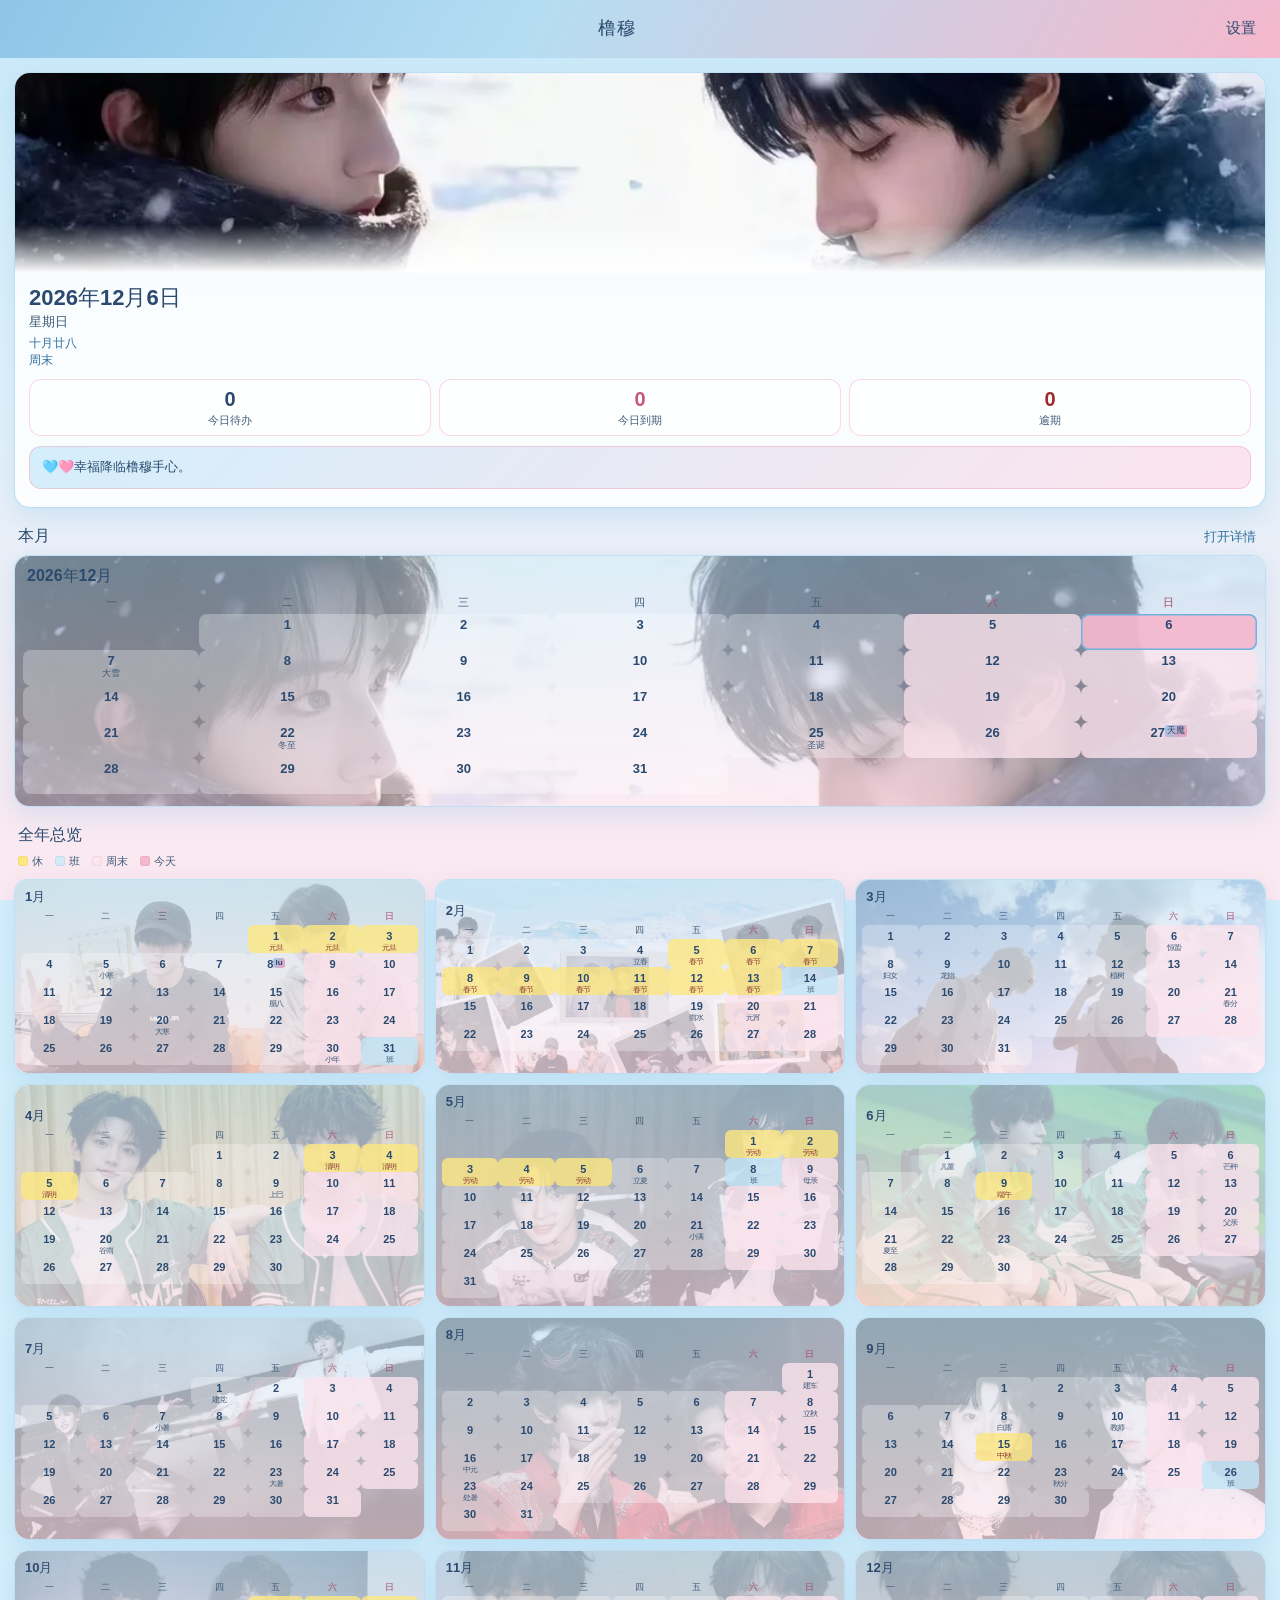
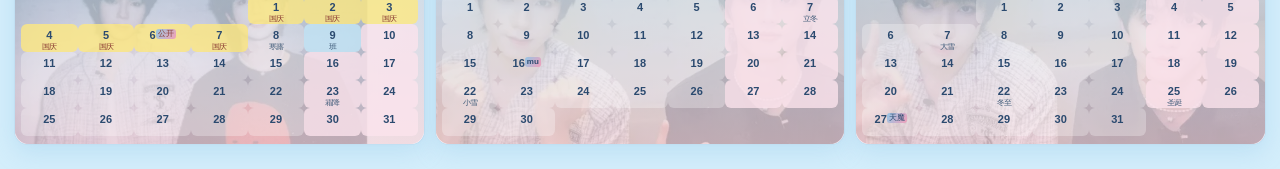
==== commit 628994e4: "Switch 橹穆 to the official national holiday calendar. Remove the company schedule and mark rest and m" ====
--- a/index.html
+++ b/index.html
@@ -9,7 +9,7 @@
   <meta name="apple-mobile-web-app-title" content="橹穆">
   <meta name="theme-color" content="#6FB1E0">
   <meta name="format-detection" content="telephone=no">
-  <meta name="description" content="橹穆：全年总览、农历节气、行事历休班与待办。">
+  <meta name="description" content="橹穆：全年总览、农历节气、国家法定节假日与待办。">
   <title>橹穆</title>
   <link rel="manifest" href="./manifest.webmanifest">
   <link rel="apple-touch-icon" href="./icons/apple-touch-icon.png">
--- a/css/app.css
+++ b/css/app.css
@@ -165,6 +165,9 @@
   font-size: 13px;
   line-height: 1.55;
   color: var(--text);
+  overflow-wrap: anywhere;
+  word-break: break-word;
+  cursor: pointer;
 }
 .quote em { font-style: normal; color: var(--muted); font-size: 12px; }
 .actions {
@@ -266,6 +269,18 @@
   white-space: nowrap;
   overflow: hidden;
   text-overflow: clip;
+}
+.mini .cell .lab.special {
+  display: inline-block;
+  transform: none;
+  font-weight: 700;
+  font-size: 8px;
+  line-height: 1.25;
+  padding: 0 2px;
+  border-radius: 3px;
+  background: linear-gradient(120deg, rgba(142, 197, 232, 0.92), rgba(242, 155, 184, 0.92));
+  color: #2B4A6F;
+  max-width: 100%;
 }
 .mini .cell.is-muted { opacity: 0; pointer-events: none; }
 .mini .cell.has-item::after {
@@ -332,6 +347,20 @@
   line-height: 1.2;
   white-space: nowrap; overflow: hidden; text-overflow: ellipsis;
 }
+.mcell .mark {
+  align-self: flex-start;
+  font-size: 9px;
+  font-weight: 700;
+  line-height: 1.3;
+  padding: 0 4px;
+  border-radius: 4px;
+  background: linear-gradient(120deg, #8EC5E8, #F29BB8);
+  color: #2B4A6F;
+  max-width: 100%;
+  white-space: nowrap;
+  overflow: hidden;
+  text-overflow: ellipsis;
+}
 .mcell .lab.lunar { color: var(--muted); font-weight: 400; }
 .mcell .it {
   font-size: 9px; line-height: 1.25;
@@ -388,6 +417,7 @@
 .pill-年休 { background: var(--年休); color: #2E5E2E; }
 .pill-班 { background: var(--班); color: #2B4A6F; }
 .pill-周末 { background: var(--周末); }
+.pill-special { background: linear-gradient(120deg, #8EC5E8, #F29BB8); color: #2B4A6F; }
 .item-card {
   background: var(--card);
   border: 1px solid var(--card-border);
